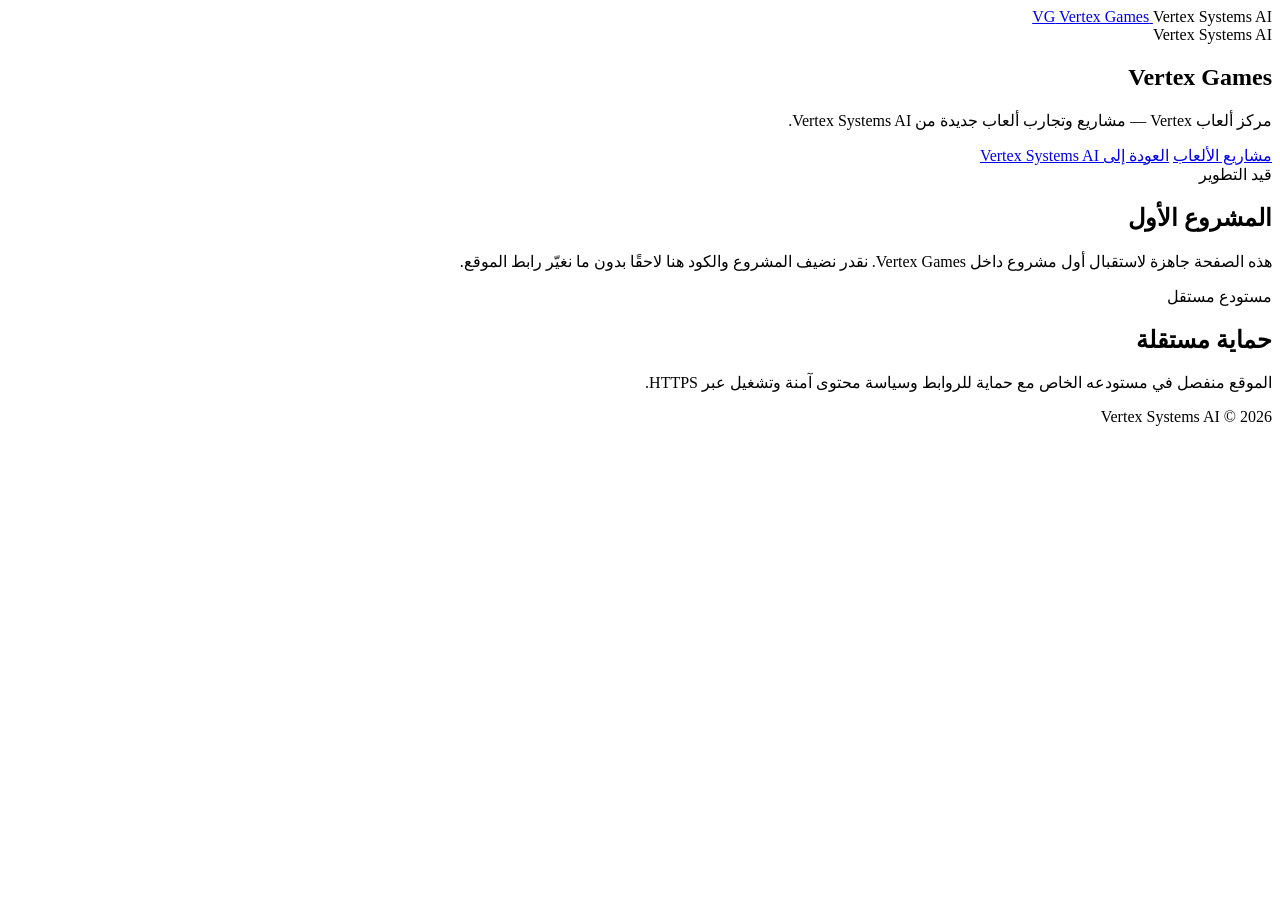
==== index.html @ cd515f34 "Create Vertex Games website" ====
<!DOCTYPE html>
<html lang="ar" dir="rtl">
<head>
  <meta charset="UTF-8">
  <meta http-equiv="Content-Security-Policy" content="default-src 'self'; style-src 'self'; script-src 'self'; img-src 'self' data:; connect-src 'self'; object-src 'none'; base-uri 'self'; form-action 'self'; upgrade-insecure-requests">
  <meta name="referrer" content="no-referrer">
  <meta name="viewport" content="width=device-width, initial-scale=1.0">
  <meta name="theme-color" content="#0fdde2">
  <meta name="description" content="مركز ألعاب Vertex — مشاريع وتجارب ألعاب جديدة من Vertex Systems AI.">
  <title>Vertex Games | Vertex Systems AI</title>
  <link rel="stylesheet" href="styles.css">
  <script src="security.js" defer></script>
</head>
<body>
  <header class="topbar">
    <a class="brand" href="./" aria-label="Vertex Games">
      <span class="logo">VG</span>
      <span>Vertex Games</span>
    </a>
    <span class="parent">Vertex Systems AI</span>
  </header>

  <main class="hero">
    <section class="hero-card">
      <span class="eyebrow">Vertex Systems AI</span>
      <h1>Vertex Games</h1>
      <p>مركز ألعاب Vertex — مشاريع وتجارب ألعاب جديدة من Vertex Systems AI.</p>

      <div class="actions">
        <a class="btn primary" href="#projects">مشاريع الألعاب</a>
        <a class="btn secondary" href="https://murad10867.github.io/www.vertex-systems-ai.com/" target="_blank" rel="noopener noreferrer">العودة إلى Vertex Systems AI</a>
      </div>
    </section>

    <section id="projects" class="projects" aria-label="المشاريع">
      <article class="project-card">
        <span class="status">قيد التطوير</span>
        <h2>المشروع الأول</h2>
        <p>هذه الصفحة جاهزة لاستقبال أول مشروع داخل Vertex Games. نقدر نضيف المشروع والكود هنا لاحقًا بدون ما نغيّر رابط الموقع.</p>
      </article>

      <article class="project-card">
        <span class="status">مستودع مستقل</span>
        <h2>حماية مستقلة</h2>
        <p>الموقع منفصل في مستودعه الخاص مع حماية للروابط وسياسة محتوى آمنة وتشغيل عبر HTTPS.</p>
      </article>
    </section>
  </main>

  <footer>Vertex Systems AI © 2026</footer>
</body>
</html>
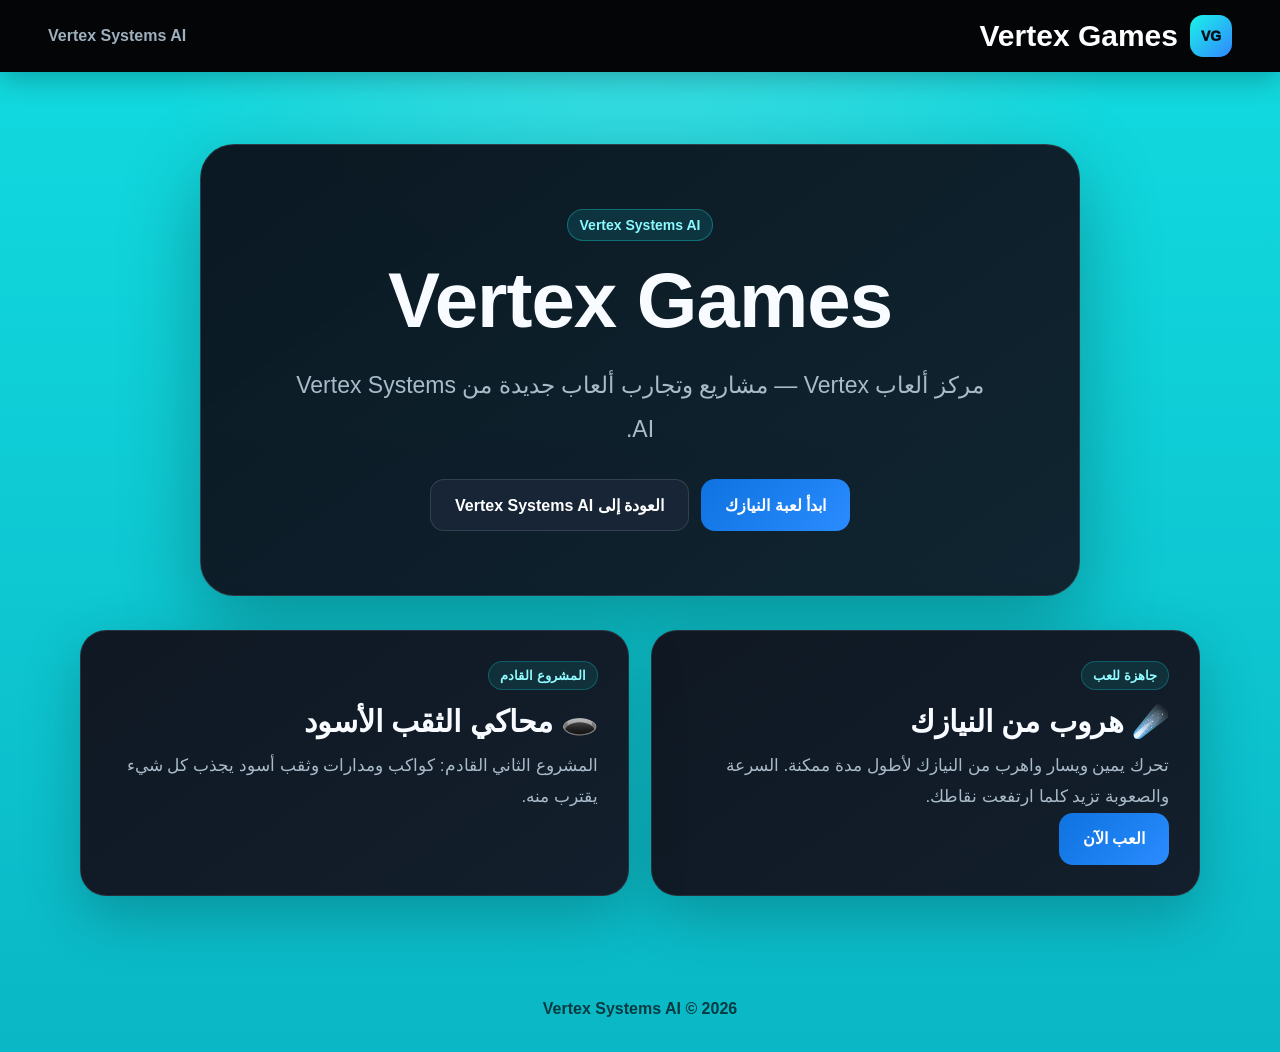
==== commit d1cc9281: "Add Meteor Escape game to Vertex Games" ====
--- a/index.html
+++ b/index.html
@@ -27,22 +27,23 @@
       <p>مركز ألعاب Vertex — مشاريع وتجارب ألعاب جديدة من Vertex Systems AI.</p>
 
       <div class="actions">
-        <a class="btn primary" href="#projects">مشاريع الألعاب</a>
+        <a class="btn primary" href="meteor.html">ابدأ لعبة النيازك</a>
         <a class="btn secondary" href="https://murad10867.github.io/www.vertex-systems-ai.com/" target="_blank" rel="noopener noreferrer">العودة إلى Vertex Systems AI</a>
       </div>
     </section>
 
     <section id="projects" class="projects" aria-label="المشاريع">
       <article class="project-card">
-        <span class="status">قيد التطوير</span>
-        <h2>المشروع الأول</h2>
-        <p>هذه الصفحة جاهزة لاستقبال أول مشروع داخل Vertex Games. نقدر نضيف المشروع والكود هنا لاحقًا بدون ما نغيّر رابط الموقع.</p>
+        <span class="status">جاهزة للعب</span>
+        <h2>☄️ هروب من النيازك</h2>
+        <p>تحرك يمين ويسار واهرب من النيازك لأطول مدة ممكنة. السرعة والصعوبة تزيد كلما ارتفعت نقاطك.</p>
+        <a class="btn primary game-btn" href="meteor.html">العب الآن</a>
       </article>
 
       <article class="project-card">
-        <span class="status">مستودع مستقل</span>
-        <h2>حماية مستقلة</h2>
-        <p>الموقع منفصل في مستودعه الخاص مع حماية للروابط وسياسة محتوى آمنة وتشغيل عبر HTTPS.</p>
+        <span class="status">المشروع القادم</span>
+        <h2>🕳️ محاكي الثقب الأسود</h2>
+        <p>المشروع الثاني القادم: كواكب ومدارات وثقب أسود يجذب كل شيء يقترب منه.</p>
       </article>
     </section>
   </main>
--- a/styles.css
+++ b/styles.css
@@ -0,0 +1,156 @@
+:root{
+  --cyan:#12dce1;
+  --cyan2:#0ab7c5;
+  --ink:#07111b;
+  --panel:#0f1823;
+  --panel2:#131f2c;
+  --text:#f8fbff;
+  --muted:#a9bac9;
+  --blue:#2a8cff;
+}
+*{box-sizing:border-box}
+html{scroll-behavior:smooth}
+body{
+  margin:0;
+  min-height:100vh;
+  font-family:Arial,Tahoma,sans-serif;
+  color:var(--text);
+  background:
+    radial-gradient(circle at 50% -10%,rgba(255,255,255,.23),transparent 32rem),
+    linear-gradient(180deg,var(--cyan),var(--cyan2));
+}
+.topbar{
+  position:sticky;
+  top:0;
+  z-index:20;
+  min-height:72px;
+  padding:12px clamp(16px,4vw,48px);
+  display:flex;
+  align-items:center;
+  justify-content:space-between;
+  gap:18px;
+  background:#030507;
+  box-shadow:0 8px 28px rgba(0,0,0,.24);
+}
+.brand{
+  display:flex;
+  align-items:center;
+  gap:12px;
+  color:#fff;
+  text-decoration:none;
+  font-size:clamp(21px,3vw,30px);
+  font-weight:900;
+}
+.logo{
+  width:42px;
+  height:42px;
+  display:grid;
+  place-items:center;
+  border-radius:13px;
+  background:linear-gradient(135deg,#19f4e8,#3187ff);
+  color:#041017;
+  font-size:14px;
+  font-weight:1000;
+}
+.parent{
+  color:#9eafbd;
+  font-weight:700;
+}
+.hero{
+  width:min(1120px,calc(100% - 28px));
+  margin:0 auto;
+  padding:72px 0 80px;
+}
+.hero-card{
+  max-width:880px;
+  margin:0 auto 34px;
+  padding:clamp(30px,6vw,64px);
+  border:1px solid rgba(255,255,255,.13);
+  border-radius:34px;
+  background:linear-gradient(145deg,rgba(10,18,28,.97),rgba(17,30,42,.96));
+  text-align:center;
+  box-shadow:0 26px 80px rgba(0,0,0,.28);
+}
+.eyebrow{
+  display:inline-block;
+  margin-bottom:14px;
+  padding:7px 12px;
+  border-radius:999px;
+  background:rgba(18,220,225,.12);
+  border:1px solid rgba(18,220,225,.35);
+  color:#8af9ff;
+  font-size:14px;
+  font-weight:800;
+}
+h1{
+  margin:0 0 18px;
+  font-size:clamp(44px,8vw,78px);
+  letter-spacing:-1px;
+}
+.hero-card p{
+  max-width:700px;
+  margin:0 auto 28px;
+  color:var(--muted);
+  font-size:clamp(18px,2.4vw,23px);
+  line-height:1.9;
+}
+.actions{
+  display:flex;
+  justify-content:center;
+  gap:12px;
+  flex-wrap:wrap;
+}
+.btn{
+  min-height:52px;
+  padding:0 24px;
+  display:inline-flex;
+  align-items:center;
+  justify-content:center;
+  border-radius:14px;
+  color:#fff;
+  text-decoration:none;
+  font-weight:900;
+  transition:transform .2s ease,filter .2s ease;
+}
+.btn:hover{transform:translateY(-2px);filter:brightness(1.08)}
+.primary{background:linear-gradient(135deg,#0e72df,var(--blue))}
+.secondary{background:#172536;border:1px solid rgba(255,255,255,.12)}
+.projects{
+  display:grid;
+  grid-template-columns:repeat(2,minmax(0,1fr));
+  gap:22px;
+}
+.project-card{
+  min-height:240px;
+  padding:30px;
+  border-radius:26px;
+  background:linear-gradient(145deg,var(--panel),var(--panel2));
+  border:1px solid rgba(255,255,255,.1);
+  box-shadow:0 20px 58px rgba(0,0,0,.22);
+}
+.status{
+  display:inline-block;
+  margin-bottom:14px;
+  padding:6px 11px;
+  border-radius:999px;
+  background:rgba(18,220,225,.1);
+  border:1px solid rgba(18,220,225,.27);
+  color:#91fbff;
+  font-size:13px;
+  font-weight:800;
+}
+.project-card h2{margin:0 0 12px;font-size:30px}
+.project-card p{margin:0;color:var(--muted);font-size:17px;line-height:1.8}
+footer{
+  padding:24px 16px 34px;
+  text-align:center;
+  color:#063b42;
+  font-weight:800;
+}
+@media(max-width:720px){
+  .parent{display:none}
+  .hero{padding-top:42px}
+  .projects{grid-template-columns:1fr}
+  .actions{flex-direction:column}
+  .btn{width:100%}
+}
